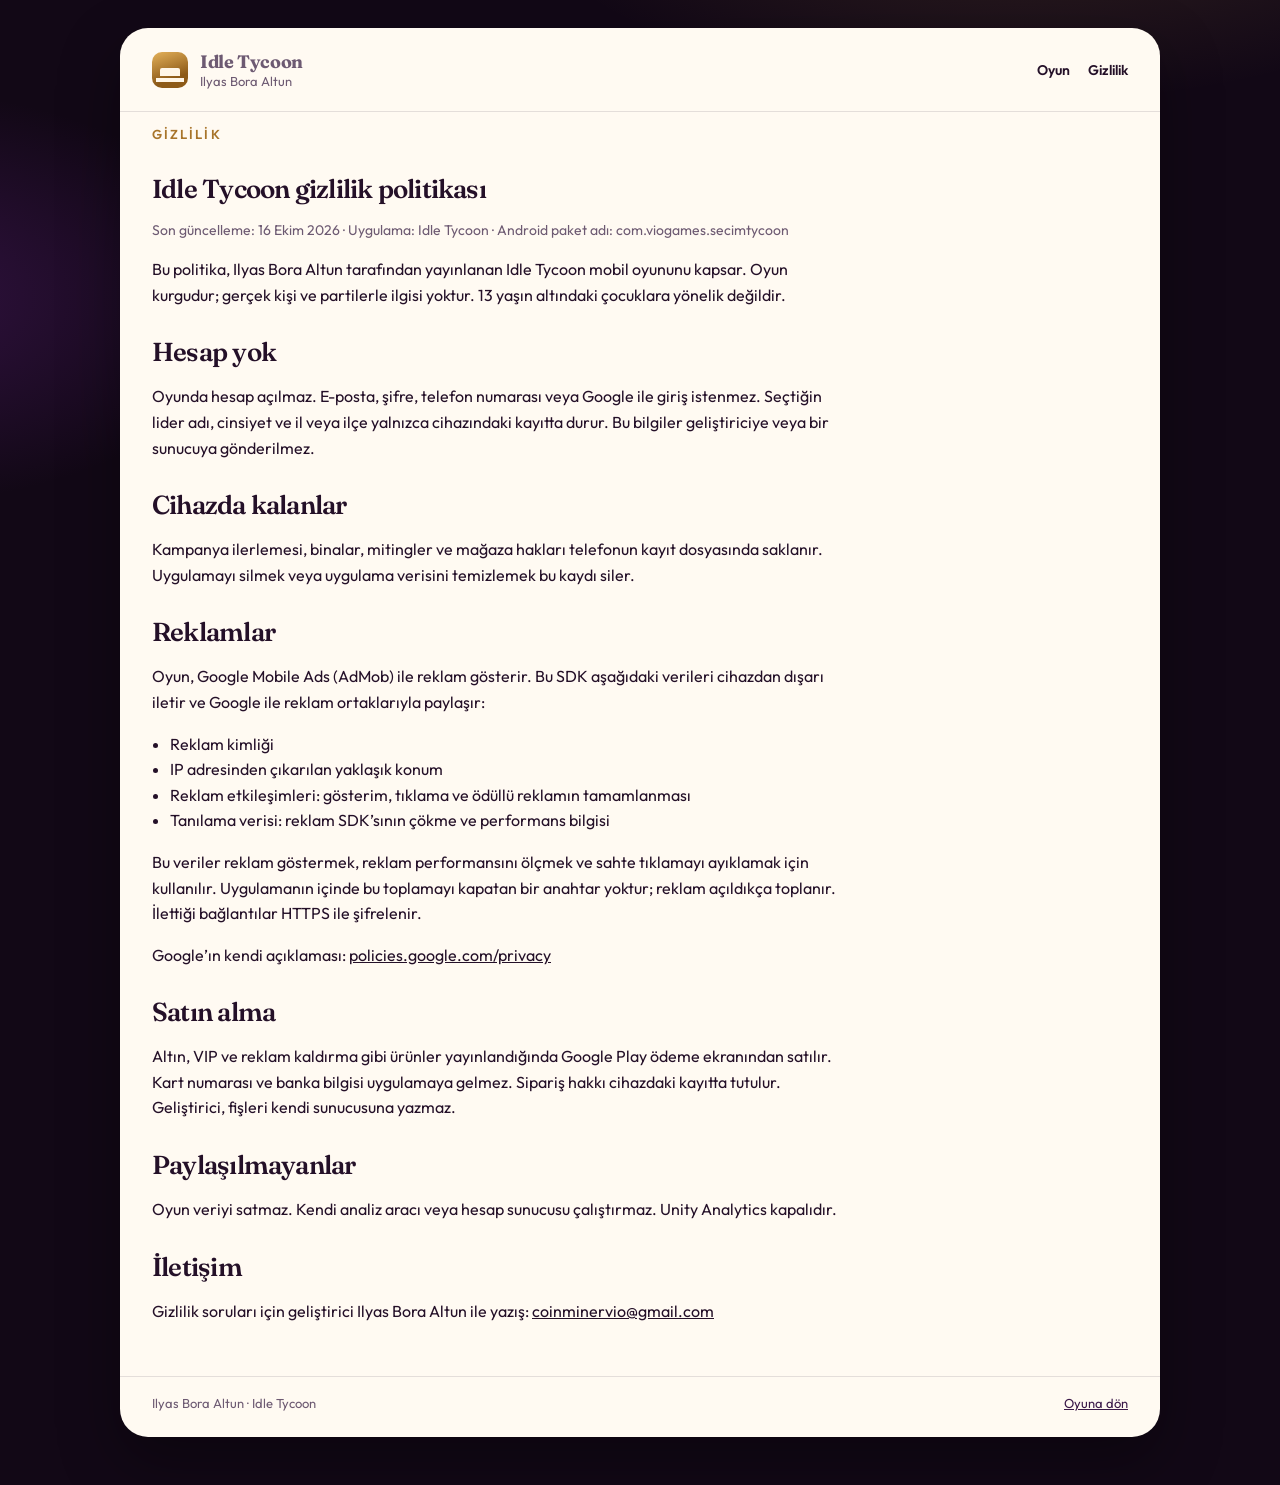
==== gizlilik.html @ 6946e216 "Publish the Idle Tycoon site and privacy policy. Co-authored-by: Cursor <cursoragent@cursor.com>" ====
<!DOCTYPE html>
<html lang="tr">
<head>
  <meta charset="utf-8">
  <meta name="viewport" content="width=device-width, initial-scale=1">
  <title>Gizlilik politikası — Idle Tycoon</title>
  <meta name="description" content="Idle Tycoon gizlilik politikası. Hesap yoktur. Reklam verisi Google Mobile Ads üzerinden toplanır.">
  <link rel="icon" href="favicon.svg" type="image/svg+xml">
  <link rel="preconnect" href="https://fonts.googleapis.com">
  <link rel="preconnect" href="https://fonts.gstatic.com" crossorigin>
  <link href="https://fonts.googleapis.com/css2?family=Fraunces:opsz,wght@9..144,560;9..144,640&family=Outfit:wght@400;500;600;700&display=swap" rel="stylesheet">
  <link rel="stylesheet" href="styles.css">
</head>
<body>
  <div class="sheet">
    <header class="top">
      <a class="brand" href="index.html">
        <i class="mark" aria-hidden="true"></i>
        <span>
          <b>Idle Tycoon</b>
          <span>Ilyas Bora Altun</span>
        </span>
      </a>
      <nav class="nav">
        <a href="index.html">Oyun</a>
        <a href="gizlilik.html">Gizlilik</a>
      </nav>
    </header>

    <article class="prose">
      <p class="kicker">Gizlilik</p>
      <h2>Idle Tycoon gizlilik politikası</h2>
      <p class="updated">Son güncelleme: 16 Ekim 2026 · Uygulama: Idle Tycoon · Android paket adı: com.viogames.secimtycoon</p>
      <p>Bu politika, Ilyas Bora Altun tarafından yayınlanan Idle Tycoon mobil oyununu kapsar. Oyun kurgudur; gerçek kişi ve partilerle ilgisi yoktur. 13 yaşın altındaki çocuklara yönelik değildir.</p>

      <h2>Hesap yok</h2>
      <p>Oyunda hesap açılmaz. E-posta, şifre, telefon numarası veya Google ile giriş istenmez. Seçtiğin lider adı, cinsiyet ve il veya ilçe yalnızca cihazındaki kayıtta durur. Bu bilgiler geliştiriciye veya bir sunucuya gönderilmez.</p>

      <h2>Cihazda kalanlar</h2>
      <p>Kampanya ilerlemesi, binalar, mitingler ve mağaza hakları telefonun kayıt dosyasında saklanır. Uygulamayı silmek veya uygulama verisini temizlemek bu kaydı siler.</p>

      <h2>Reklamlar</h2>
      <p>Oyun, Google Mobile Ads (AdMob) ile reklam gösterir. Bu SDK aşağıdaki verileri cihazdan dışarı iletir ve Google ile reklam ortaklarıyla paylaşır:</p>
      <ul>
        <li>Reklam kimliği</li>
        <li>IP adresinden çıkarılan yaklaşık konum</li>
        <li>Reklam etkileşimleri: gösterim, tıklama ve ödüllü reklamın tamamlanması</li>
        <li>Tanılama verisi: reklam SDK’sının çökme ve performans bilgisi</li>
      </ul>
      <p>Bu veriler reklam göstermek, reklam performansını ölçmek ve sahte tıklamayı ayıklamak için kullanılır. Uygulamanın içinde bu toplamayı kapatan bir anahtar yoktur; reklam açıldıkça toplanır. İlettiği bağlantılar HTTPS ile şifrelenir.</p>
      <p>Google’ın kendi açıklaması: <a href="https://policies.google.com/privacy">policies.google.com/privacy</a></p>

      <h2>Satın alma</h2>
      <p>Altın, VIP ve reklam kaldırma gibi ürünler yayınlandığında Google Play ödeme ekranından satılır. Kart numarası ve banka bilgisi uygulamaya gelmez. Sipariş hakkı cihazdaki kayıtta tutulur. Geliştirici, fişleri kendi sunucusuna yazmaz.</p>

      <h2>Paylaşılmayanlar</h2>
      <p>Oyun veriyi satmaz. Kendi analiz aracı veya hesap sunucusu çalıştırmaz. Unity Analytics kapalıdır.</p>

      <h2>İletişim</h2>
      <p>Gizlilik soruları için geliştirici Ilyas Bora Altun ile yazış: <a href="mailto:coinminervio@gmail.com">coinminervio@gmail.com</a></p>
    </article>

    <footer class="foot">
      <span>Ilyas Bora Altun · Idle Tycoon</span>
      <a href="index.html">Oyuna dön</a>
    </footer>
  </div>
</body>
</html>
---- styles.css ----
:root {
  --night: #120816;
  --ink: #241028;
  --plum: #3a1848;
  --gold: #e4b15a;
  --gold-deep: #a8742a;
  --cream: #fff6e8;
  --paper: #fffaf2;
  --muted: #6d5a72;
  --green: #1f8f45;
  --green-deep: #146332;
  --line: rgba(36, 16, 40, 0.12);
  --shadow: 0 24px 60px rgba(0, 0, 0, 0.35);
  --serif: "Fraunces", "Iowan Old Style", Palatino, serif;
  --sans: "Outfit", "Avenir Next", "Segoe UI", sans-serif;
}

* { box-sizing: border-box; }

html { scroll-behavior: smooth; }

body {
  margin: 0;
  min-height: 100vh;
  color: var(--ink);
  font-family: var(--sans);
  background:
    radial-gradient(900px 420px at 80% -10%, rgba(228, 177, 90, 0.18), transparent 60%),
    radial-gradient(700px 380px at -10% 20%, rgba(90, 30, 120, 0.45), transparent 55%),
    var(--night);
}

a { color: inherit; }

.sheet {
  width: min(1040px, calc(100% - 32px));
  margin: 28px auto 48px;
  background: var(--paper);
  border-radius: 28px;
  box-shadow: var(--shadow);
  overflow: hidden;
}

.top {
  display: flex;
  justify-content: space-between;
  align-items: center;
  gap: 16px;
  padding: 22px 32px;
  border-bottom: 1px solid var(--line);
}

.brand {
  display: flex;
  align-items: center;
  gap: 12px;
  text-decoration: none;
}

.mark {
  width: 36px;
  height: 36px;
  border-radius: 10px;
  background:
    linear-gradient(160deg, var(--gold), #8d5a18 70%),
    var(--plum);
  position: relative;
  flex: none;
}

.mark::after {
  content: "";
  position: absolute;
  left: 8px;
  right: 8px;
  top: 16px;
  height: 8px;
  border-radius: 2px 2px 0 0;
  background: var(--cream);
  box-shadow: -6px 8px 0 -2px var(--cream), 6px 8px 0 -2px var(--cream);
}

.brand b {
  display: block;
  font-family: var(--serif);
  font-size: 18px;
  letter-spacing: -0.02em;
}

.brand span,
.studio {
  color: var(--muted);
  font-size: 13px;
}

.nav {
  display: flex;
  gap: 18px;
  align-items: center;
  font-size: 14px;
  font-weight: 600;
}

.nav a { text-decoration: none; }

.nav a:hover { color: var(--gold-deep); }

.hero {
  display: grid;
  grid-template-columns: 1.05fr 0.95fr;
  gap: 12px;
  padding: 36px 32px 12px;
}

.kicker {
  margin: 0 0 10px;
  color: var(--gold-deep);
  font-size: 13px;
  font-weight: 600;
  letter-spacing: 0.16em;
  text-transform: uppercase;
}

h1 {
  margin: 0;
  font-family: var(--serif);
  font-size: clamp(52px, 7vw, 84px);
  font-weight: 600;
  letter-spacing: -0.045em;
  line-height: 0.9;
}

.lead {
  margin: 18px 0 0;
  max-width: 34rem;
  font-size: 20px;
  line-height: 1.45;
}

.disclaimer {
  margin: 18px 0 0;
  max-width: 34rem;
  padding: 12px 14px;
  border-left: 3px solid var(--gold);
  background: rgba(228, 177, 90, 0.16);
  color: var(--plum);
  font-size: 14px;
  line-height: 1.45;
}

.actions {
  display: flex;
  flex-wrap: wrap;
  gap: 10px;
  margin-top: 22px;
}

.btn {
  display: inline-flex;
  align-items: center;
  justify-content: center;
  min-height: 46px;
  padding: 0 16px;
  border-radius: 999px;
  background: var(--green);
  color: white;
  text-decoration: none;
  font-weight: 600;
}

.btn:hover { background: var(--green-deep); }

.btn.ghost {
  background: transparent;
  color: var(--ink);
  box-shadow: inset 0 0 0 1.5px rgba(36, 16, 40, 0.2);
}

.btn.ghost:hover { background: rgba(36, 16, 40, 0.04); }

.poster {
  margin: 0;
  border-radius: 22px;
  background:
    linear-gradient(180deg, rgba(255, 246, 232, 0.2), transparent 30%),
    linear-gradient(180deg, #2a1238 0%, #140918 72%);
  min-height: 360px;
  position: relative;
  overflow: hidden;
  color: var(--cream);
}

.poster svg { display: block; width: 100%; height: auto; }

.caption {
  position: absolute;
  left: 18px;
  bottom: 16px;
  margin: 0;
  font-family: var(--serif);
  font-size: 22px;
}

.route,
.play,
.legal {
  padding: 8px 32px 28px;
}

.route h2,
.play h2,
.legal h2,
.prose h2 {
  margin: 18px 0 8px;
  font-family: var(--serif);
  font-size: 34px;
  font-weight: 600;
  letter-spacing: -0.03em;
}

.deck {
  margin: 0 0 18px;
  max-width: 40rem;
  color: var(--muted);
  line-height: 1.5;
}

.steps {
  display: grid;
  grid-template-columns: repeat(4, 1fr);
  gap: 12px;
  margin: 0;
  padding: 0;
  list-style: none;
}

.steps li {
  padding: 16px 16px 18px;
  border-radius: 18px;
  background: white;
  box-shadow: inset 0 0 0 1px var(--line);
}

.steps em {
  display: block;
  margin-bottom: 8px;
  color: var(--gold-deep);
  font-style: normal;
  font-size: 12px;
  font-weight: 700;
  letter-spacing: 0.14em;
}

.steps strong {
  display: block;
  margin-bottom: 6px;
  font-family: var(--serif);
  font-size: 22px;
  font-weight: 600;
}

.steps p {
  margin: 0;
  color: var(--muted);
  font-size: 14px;
  line-height: 1.45;
}

.play-row {
  display: flex;
  justify-content: space-between;
  gap: 24px;
  align-items: end;
  padding: 22px;
  border-radius: 22px;
  background: var(--ink);
  color: var(--cream);
}

.play-row p { margin: 8px 0 0; max-width: 38rem; line-height: 1.5; color: rgba(255, 246, 232, 0.78); }

.play-row h2 { color: white; }

.soon {
  flex: none;
  padding: 12px 14px;
  border-radius: 14px;
  background: var(--gold);
  color: var(--ink);
  font-weight: 700;
}

.foot {
  display: flex;
  justify-content: space-between;
  gap: 12px;
  padding: 18px 32px 26px;
  border-top: 1px solid var(--line);
  color: var(--muted);
  font-size: 13px;
}

.foot a { color: var(--plum); }

.prose {
  padding: 12px 32px 36px;
  max-width: 760px;
}

.prose p,
.prose li { line-height: 1.6; }

.prose ul { padding-left: 18px; }

.prose h2 { font-size: 26px; margin-top: 28px; }

.updated {
  color: var(--muted);
  font-size: 14px;
}

@media (max-width: 860px) {
  .hero,
  .steps,
  .play-row,
  .top,
  .foot {
    grid-template-columns: 1fr;
    display: grid;
  }

  .top,
  .foot { gap: 10px; }

  .nav { flex-wrap: wrap; }

  .hero { padding-top: 24px; }

  .play-row { align-items: start; }

  h1 { font-size: 56px; }
}
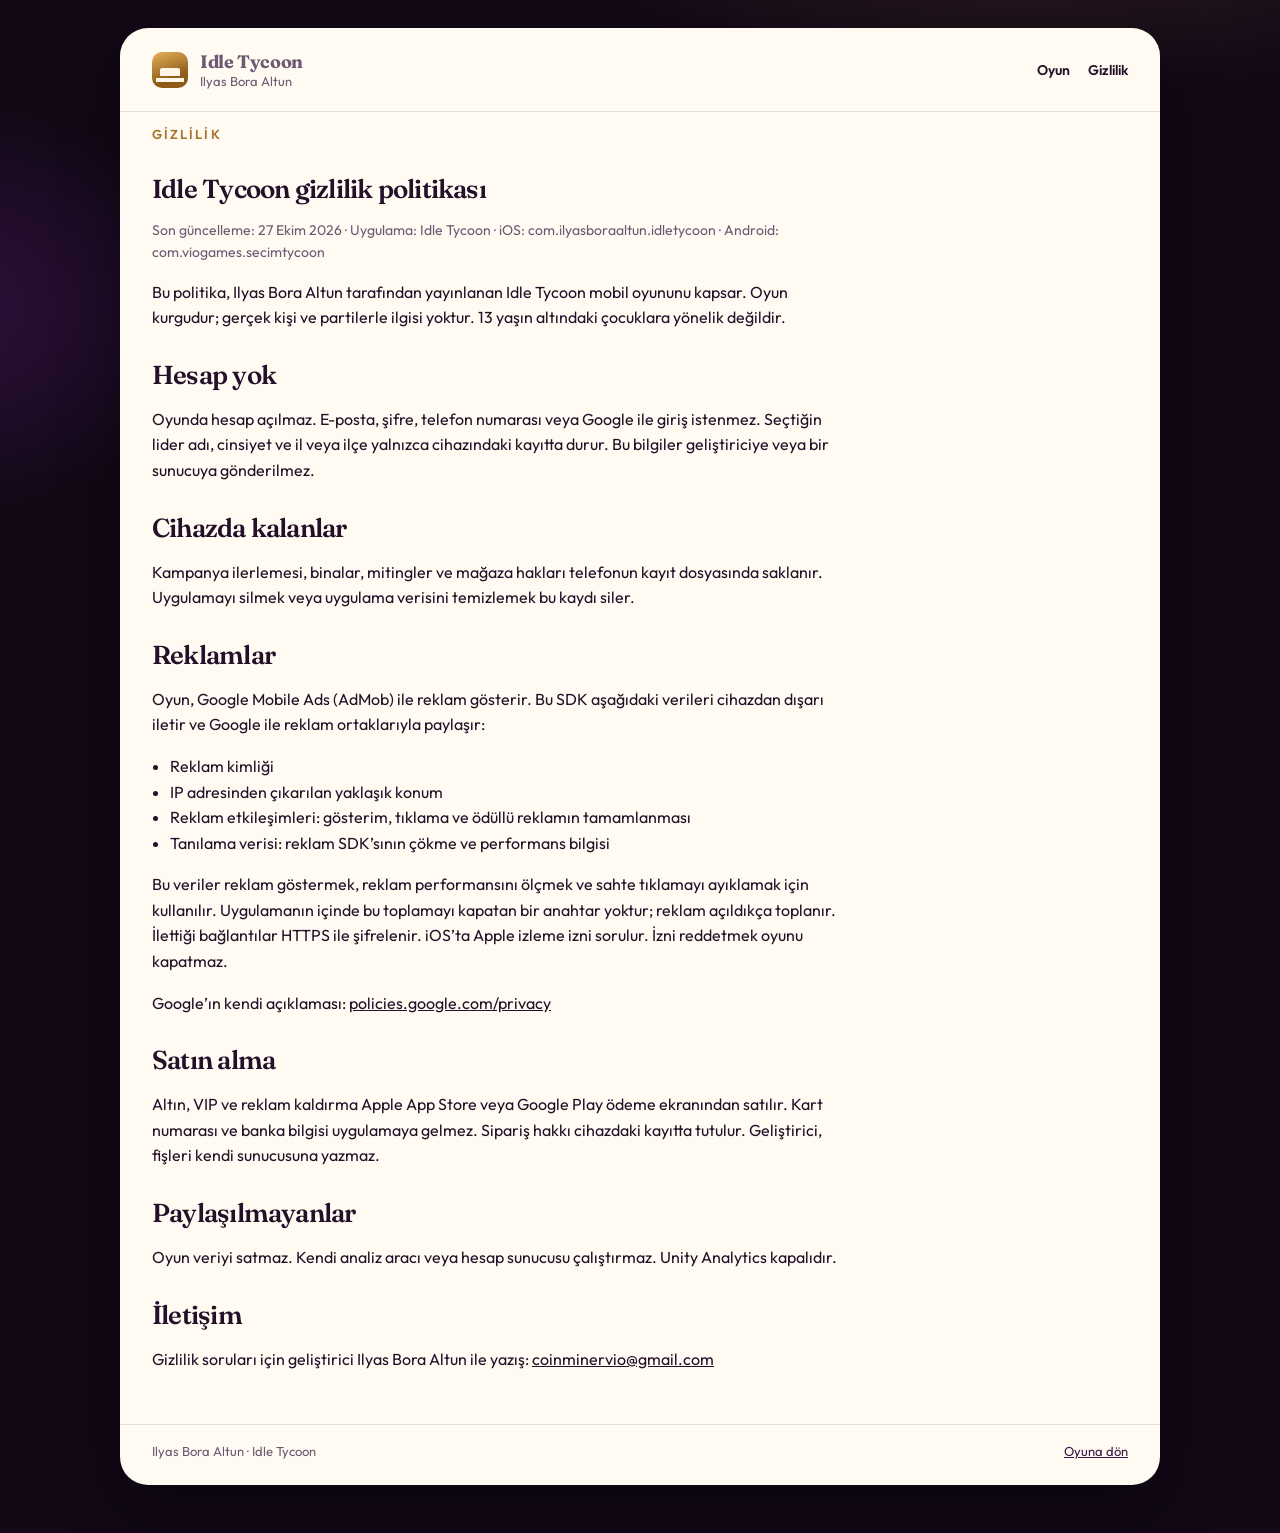
==== commit 82baf665: "Note Apple purchases and the iOS bundle on the privacy page. Co-authored-by: Cursor <cursoragent@cur" ====
--- a/gizlilik.html
+++ b/gizlilik.html
@@ -30,7 +30,7 @@
     <article class="prose">
       <p class="kicker">Gizlilik</p>
       <h2>Idle Tycoon gizlilik politikası</h2>
-      <p class="updated">Son güncelleme: 16 Ekim 2026 · Uygulama: Idle Tycoon · Android paket adı: com.viogames.secimtycoon</p>
+      <p class="updated">Son güncelleme: 27 Ekim 2026 · Uygulama: Idle Tycoon · iOS: com.ilyasboraaltun.idletycoon · Android: com.viogames.secimtycoon</p>
       <p>Bu politika, Ilyas Bora Altun tarafından yayınlanan Idle Tycoon mobil oyununu kapsar. Oyun kurgudur; gerçek kişi ve partilerle ilgisi yoktur. 13 yaşın altındaki çocuklara yönelik değildir.</p>
 
       <h2>Hesap yok</h2>
@@ -47,11 +47,11 @@
         <li>Reklam etkileşimleri: gösterim, tıklama ve ödüllü reklamın tamamlanması</li>
         <li>Tanılama verisi: reklam SDK’sının çökme ve performans bilgisi</li>
       </ul>
-      <p>Bu veriler reklam göstermek, reklam performansını ölçmek ve sahte tıklamayı ayıklamak için kullanılır. Uygulamanın içinde bu toplamayı kapatan bir anahtar yoktur; reklam açıldıkça toplanır. İlettiği bağlantılar HTTPS ile şifrelenir.</p>
+      <p>Bu veriler reklam göstermek, reklam performansını ölçmek ve sahte tıklamayı ayıklamak için kullanılır. Uygulamanın içinde bu toplamayı kapatan bir anahtar yoktur; reklam açıldıkça toplanır. İlettiği bağlantılar HTTPS ile şifrelenir. iOS’ta Apple izleme izni sorulur. İzni reddetmek oyunu kapatmaz.</p>
       <p>Google’ın kendi açıklaması: <a href="https://policies.google.com/privacy">policies.google.com/privacy</a></p>
 
       <h2>Satın alma</h2>
-      <p>Altın, VIP ve reklam kaldırma gibi ürünler yayınlandığında Google Play ödeme ekranından satılır. Kart numarası ve banka bilgisi uygulamaya gelmez. Sipariş hakkı cihazdaki kayıtta tutulur. Geliştirici, fişleri kendi sunucusuna yazmaz.</p>
+      <p>Altın, VIP ve reklam kaldırma Apple App Store veya Google Play ödeme ekranından satılır. Kart numarası ve banka bilgisi uygulamaya gelmez. Sipariş hakkı cihazdaki kayıtta tutulur. Geliştirici, fişleri kendi sunucusuna yazmaz.</p>
 
       <h2>Paylaşılmayanlar</h2>
       <p>Oyun veriyi satmaz. Kendi analiz aracı veya hesap sunucusu çalıştırmaz. Unity Analytics kapalıdır.</p>
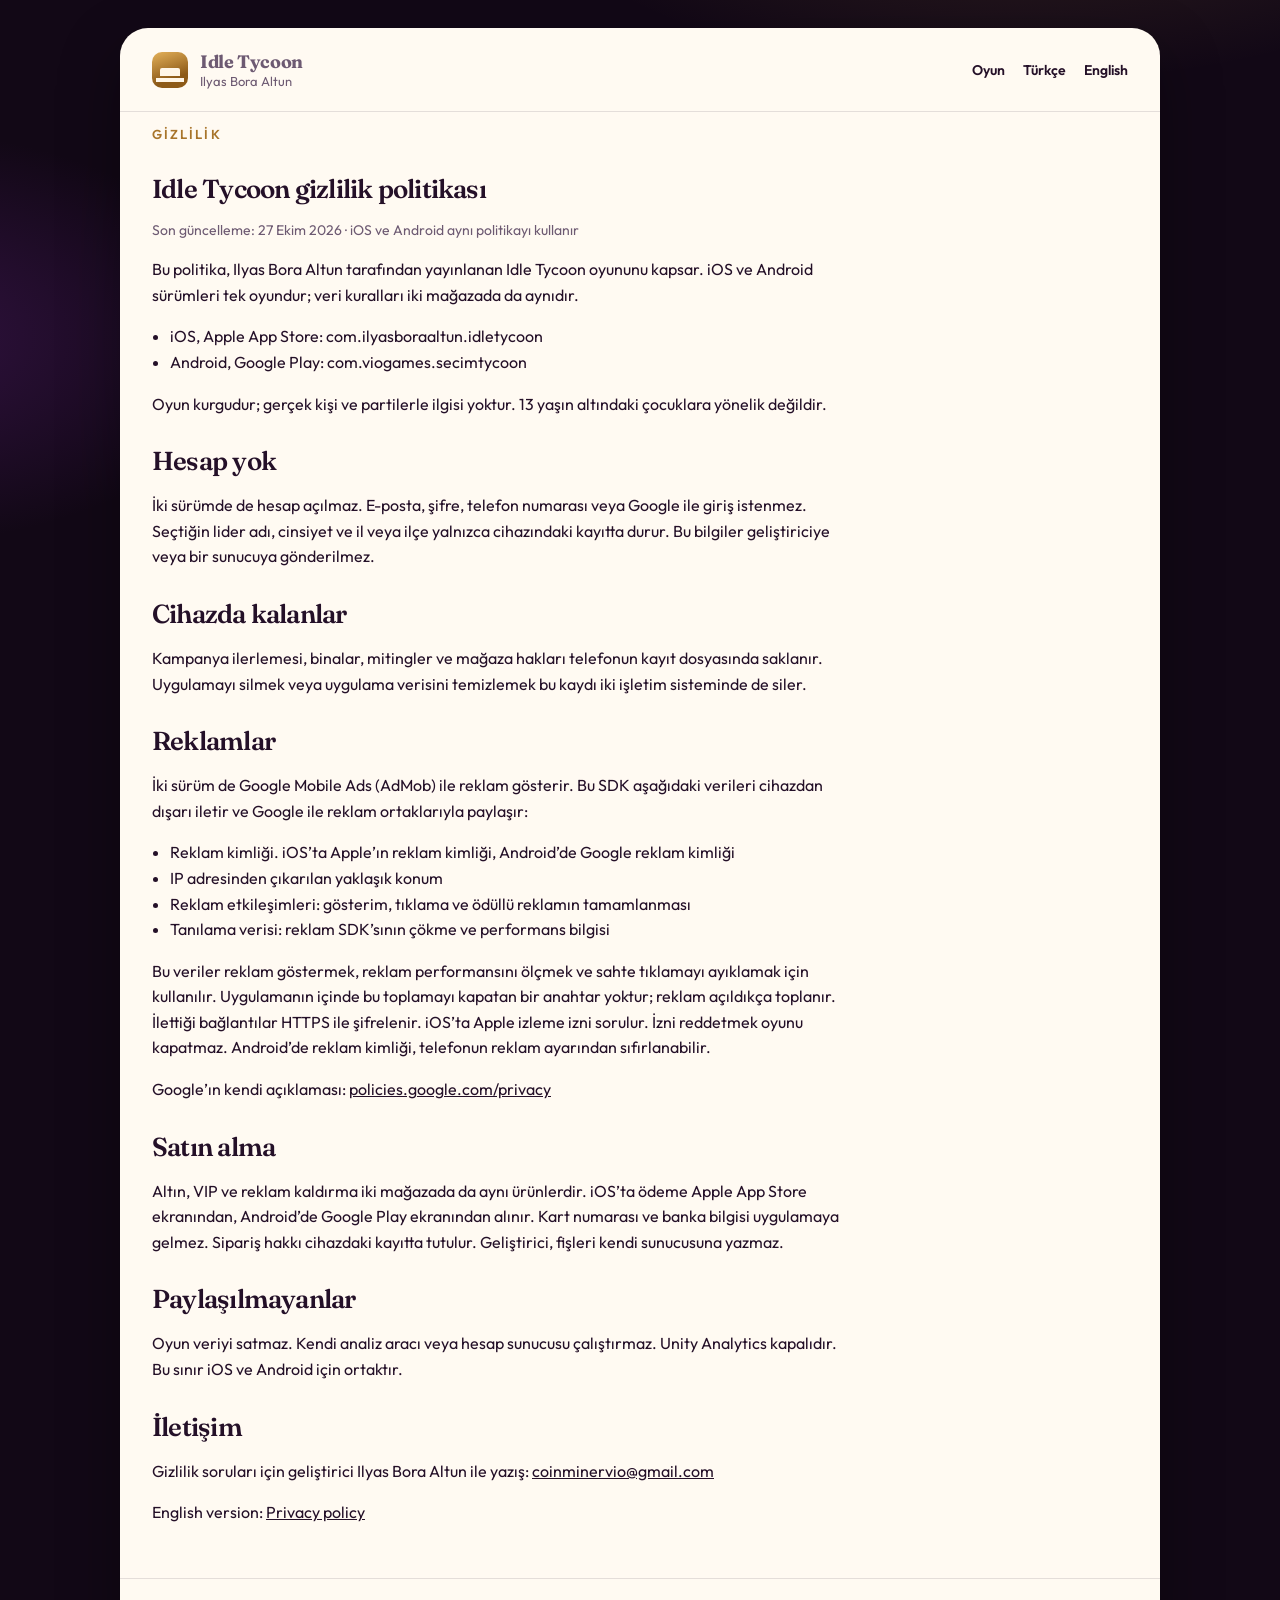
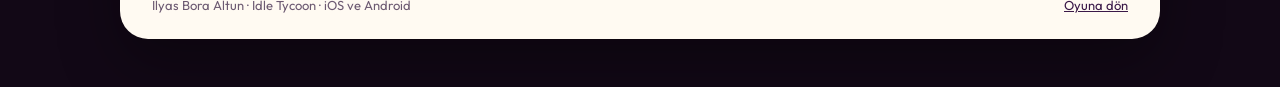
==== commit 8c47bb25: "Publish one privacy policy for iOS and Android, in Turkish and English. Co-authored-by: Cursor <curs" ====
--- a/gizlilik.html
+++ b/gizlilik.html
@@ -4,8 +4,9 @@
   <meta charset="utf-8">
   <meta name="viewport" content="width=device-width, initial-scale=1">
   <title>Gizlilik politikası — Idle Tycoon</title>
-  <meta name="description" content="Idle Tycoon gizlilik politikası. Hesap yoktur. Reklam verisi Google Mobile Ads üzerinden toplanır.">
+  <meta name="description" content="Idle Tycoon gizlilik politikası. iOS ve Android için aynı kurallar. Hesap yoktur. Reklam verisi Google Mobile Ads üzerinden toplanır.">
   <link rel="icon" href="favicon.svg" type="image/svg+xml">
+  <link rel="alternate" hreflang="en" href="privacy.html">
   <link rel="preconnect" href="https://fonts.googleapis.com">
   <link rel="preconnect" href="https://fonts.gstatic.com" crossorigin>
   <link href="https://fonts.googleapis.com/css2?family=Fraunces:opsz,wght@9..144,560;9..144,640&family=Outfit:wght@400;500;600;700&display=swap" rel="stylesheet">
@@ -23,45 +24,52 @@
       </a>
       <nav class="nav">
         <a href="index.html">Oyun</a>
-        <a href="gizlilik.html">Gizlilik</a>
+        <a href="gizlilik.html" aria-current="page">Türkçe</a>
+        <a href="privacy.html">English</a>
       </nav>
     </header>
 
     <article class="prose">
       <p class="kicker">Gizlilik</p>
       <h2>Idle Tycoon gizlilik politikası</h2>
-      <p class="updated">Son güncelleme: 27 Ekim 2026 · Uygulama: Idle Tycoon · iOS: com.ilyasboraaltun.idletycoon · Android: com.viogames.secimtycoon</p>
-      <p>Bu politika, Ilyas Bora Altun tarafından yayınlanan Idle Tycoon mobil oyununu kapsar. Oyun kurgudur; gerçek kişi ve partilerle ilgisi yoktur. 13 yaşın altındaki çocuklara yönelik değildir.</p>
+      <p class="updated">Son güncelleme: 27 Ekim 2026 · iOS ve Android aynı politikayı kullanır</p>
+      <p>Bu politika, Ilyas Bora Altun tarafından yayınlanan Idle Tycoon oyununu kapsar. iOS ve Android sürümleri tek oyundur; veri kuralları iki mağazada da aynıdır.</p>
+      <ul>
+        <li>iOS, Apple App Store: com.ilyasboraaltun.idletycoon</li>
+        <li>Android, Google Play: com.viogames.secimtycoon</li>
+      </ul>
+      <p>Oyun kurgudur; gerçek kişi ve partilerle ilgisi yoktur. 13 yaşın altındaki çocuklara yönelik değildir.</p>
 
       <h2>Hesap yok</h2>
-      <p>Oyunda hesap açılmaz. E-posta, şifre, telefon numarası veya Google ile giriş istenmez. Seçtiğin lider adı, cinsiyet ve il veya ilçe yalnızca cihazındaki kayıtta durur. Bu bilgiler geliştiriciye veya bir sunucuya gönderilmez.</p>
+      <p>İki sürümde de hesap açılmaz. E-posta, şifre, telefon numarası veya Google ile giriş istenmez. Seçtiğin lider adı, cinsiyet ve il veya ilçe yalnızca cihazındaki kayıtta durur. Bu bilgiler geliştiriciye veya bir sunucuya gönderilmez.</p>
 
       <h2>Cihazda kalanlar</h2>
-      <p>Kampanya ilerlemesi, binalar, mitingler ve mağaza hakları telefonun kayıt dosyasında saklanır. Uygulamayı silmek veya uygulama verisini temizlemek bu kaydı siler.</p>
+      <p>Kampanya ilerlemesi, binalar, mitingler ve mağaza hakları telefonun kayıt dosyasında saklanır. Uygulamayı silmek veya uygulama verisini temizlemek bu kaydı iki işletim sisteminde de siler.</p>
 
       <h2>Reklamlar</h2>
-      <p>Oyun, Google Mobile Ads (AdMob) ile reklam gösterir. Bu SDK aşağıdaki verileri cihazdan dışarı iletir ve Google ile reklam ortaklarıyla paylaşır:</p>
+      <p>İki sürüm de Google Mobile Ads (AdMob) ile reklam gösterir. Bu SDK aşağıdaki verileri cihazdan dışarı iletir ve Google ile reklam ortaklarıyla paylaşır:</p>
       <ul>
-        <li>Reklam kimliği</li>
+        <li>Reklam kimliği. iOS’ta Apple’ın reklam kimliği, Android’de Google reklam kimliği</li>
         <li>IP adresinden çıkarılan yaklaşık konum</li>
         <li>Reklam etkileşimleri: gösterim, tıklama ve ödüllü reklamın tamamlanması</li>
         <li>Tanılama verisi: reklam SDK’sının çökme ve performans bilgisi</li>
       </ul>
-      <p>Bu veriler reklam göstermek, reklam performansını ölçmek ve sahte tıklamayı ayıklamak için kullanılır. Uygulamanın içinde bu toplamayı kapatan bir anahtar yoktur; reklam açıldıkça toplanır. İlettiği bağlantılar HTTPS ile şifrelenir. iOS’ta Apple izleme izni sorulur. İzni reddetmek oyunu kapatmaz.</p>
+      <p>Bu veriler reklam göstermek, reklam performansını ölçmek ve sahte tıklamayı ayıklamak için kullanılır. Uygulamanın içinde bu toplamayı kapatan bir anahtar yoktur; reklam açıldıkça toplanır. İlettiği bağlantılar HTTPS ile şifrelenir. iOS’ta Apple izleme izni sorulur. İzni reddetmek oyunu kapatmaz. Android’de reklam kimliği, telefonun reklam ayarından sıfırlanabilir.</p>
       <p>Google’ın kendi açıklaması: <a href="https://policies.google.com/privacy">policies.google.com/privacy</a></p>
 
       <h2>Satın alma</h2>
-      <p>Altın, VIP ve reklam kaldırma Apple App Store veya Google Play ödeme ekranından satılır. Kart numarası ve banka bilgisi uygulamaya gelmez. Sipariş hakkı cihazdaki kayıtta tutulur. Geliştirici, fişleri kendi sunucusuna yazmaz.</p>
+      <p>Altın, VIP ve reklam kaldırma iki mağazada da aynı ürünlerdir. iOS’ta ödeme Apple App Store ekranından, Android’de Google Play ekranından alınır. Kart numarası ve banka bilgisi uygulamaya gelmez. Sipariş hakkı cihazdaki kayıtta tutulur. Geliştirici, fişleri kendi sunucusuna yazmaz.</p>
 
       <h2>Paylaşılmayanlar</h2>
-      <p>Oyun veriyi satmaz. Kendi analiz aracı veya hesap sunucusu çalıştırmaz. Unity Analytics kapalıdır.</p>
+      <p>Oyun veriyi satmaz. Kendi analiz aracı veya hesap sunucusu çalıştırmaz. Unity Analytics kapalıdır. Bu sınır iOS ve Android için ortaktır.</p>
 
       <h2>İletişim</h2>
       <p>Gizlilik soruları için geliştirici Ilyas Bora Altun ile yazış: <a href="mailto:coinminervio@gmail.com">coinminervio@gmail.com</a></p>
+      <p>English version: <a href="privacy.html">Privacy policy</a></p>
     </article>
 
     <footer class="foot">
-      <span>Ilyas Bora Altun · Idle Tycoon</span>
+      <span>Ilyas Bora Altun · Idle Tycoon · iOS ve Android</span>
       <a href="index.html">Oyuna dön</a>
     </footer>
   </div>
